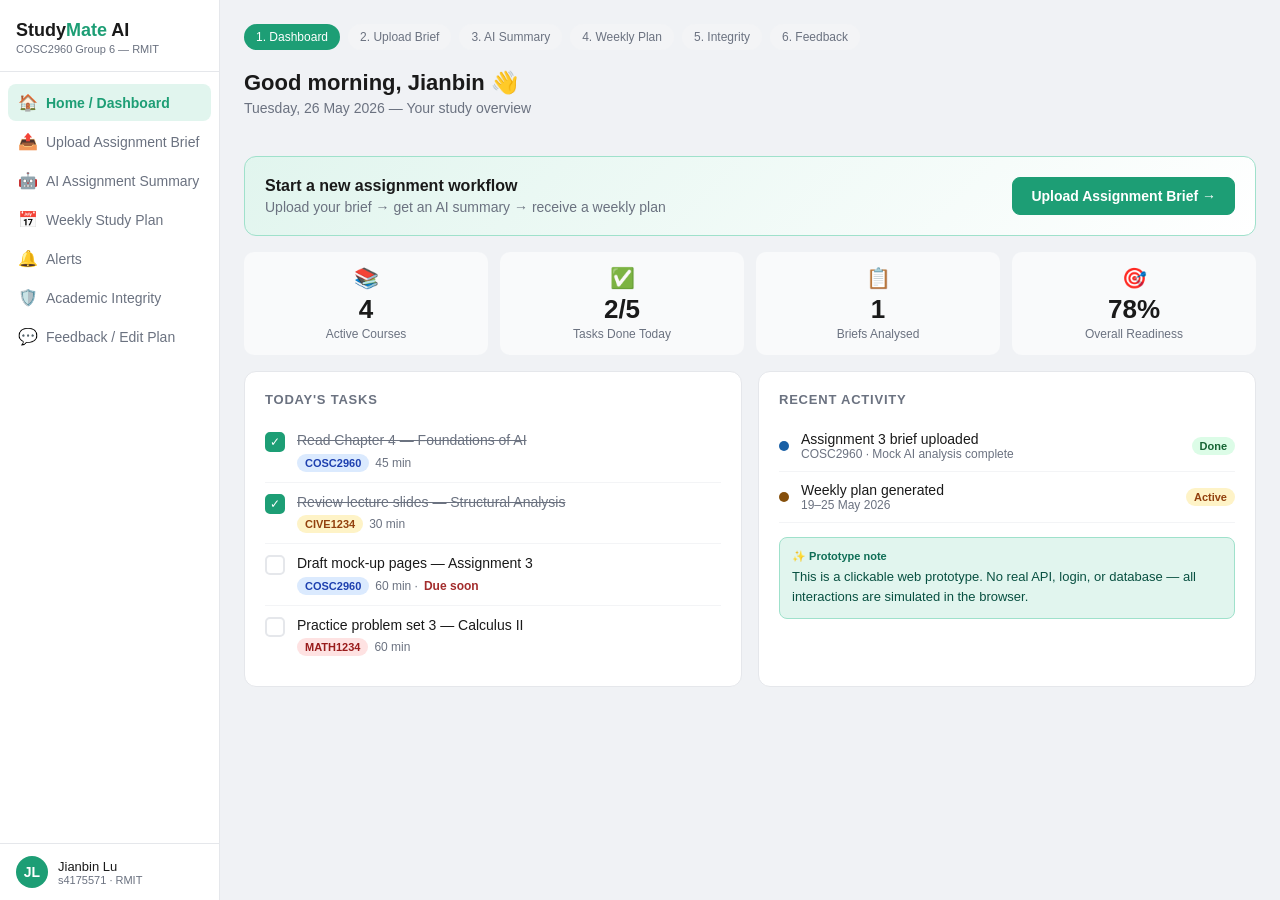
==== index.html @ 623b6a62 "Rename StudyMateAI.html to index.html" ====
<!DOCTYPE html>
<html lang="en">
<head>
<meta charset="UTF-8">
<meta name="viewport" content="width=device-width, initial-scale=1.0">
<title>StudyMate AI — RMIT COSC2960 Group 6</title>
<link rel="stylesheet" href="styles.css">
</head>
<body>
<div class="shell">
<div class="sidebar">
  <div class="logo">
    <div class="logo-text">Study<span>Mate</span> AI</div>
    <div class="logo-sub">COSC2960 Group 6 — RMIT</div>
  </div>
  <nav class="nav">
    <button class="nav-item active" data-nav="dashboard" onclick="nav('dashboard',this)"><span class="nav-icon">🏠</span> Home / Dashboard</button>
    <button class="nav-item" data-nav="upload" onclick="nav('upload',this)"><span class="nav-icon">📤</span> Upload Assignment Brief</button>
    <button class="nav-item" data-nav="summary" onclick="nav('summary',this)"><span class="nav-icon">🤖</span> AI Assignment Summary</button>
    <button class="nav-item" data-nav="plan" onclick="nav('plan',this)"><span class="nav-icon">📅</span> Weekly Study Plan</button>
    <button class="nav-item" data-nav="alerts" onclick="nav('alerts',this)"><span class="nav-icon">🔔</span> Alerts</button>
    <button class="nav-item" data-nav="integrity" onclick="nav('integrity',this)"><span class="nav-icon">🛡️</span> Academic Integrity</button>
    <button class="nav-item" data-nav="feedback" onclick="nav('feedback',this)"><span class="nav-icon">💬</span> Feedback / Edit Plan</button>
  </nav>
  <div class="sidebar-footer">
    <div class="avatar">
      <div class="avatar-img">JL</div>
      <div><div class="avatar-info">Jianbin Lu</div><div class="avatar-sub">s4175571 · RMIT</div></div>
    </div>
  </div>
</div>

<div class="main">

<div class="workflow-steps">
  <span class="workflow-step current">1. Dashboard</span>
  <span class="workflow-step">2. Upload Brief</span>
  <span class="workflow-step">3. AI Summary</span>
  <span class="workflow-step">4. Weekly Plan</span>
  <span class="workflow-step">5. Integrity</span>
  <span class="workflow-step">6. Feedback</span>
</div>

<!-- 1. HOME / DASHBOARD -->
<div class="page active" id="page-dashboard">
  <div class="topbar">
    <div><div class="page-title">Good morning, Jianbin 👋</div><div class="page-sub">Tuesday, 26 May 2026 — Your study overview</div></div>
  </div>

  <div class="cta-card">
    <div>
      <div style="font-weight:700;font-size:16px;margin-bottom:4px">Start a new assignment workflow</div>
      <div style="font-size:14px;color:var(--text2)">Upload your brief → get an AI summary → receive a weekly plan</div>
    </div>
    <button class="btn btn-primary" onclick="nav('upload',document.querySelector('[data-nav=upload]'))">Upload Assignment Brief →</button>
  </div>

  <div class="grid4" style="margin-bottom:16px">
    <div class="metric"><div class="metric-icon">📚</div><div class="metric-val">4</div><div class="metric-label">Active Courses</div></div>
    <div class="metric"><div class="metric-icon">✅</div><div class="metric-val" id="done-count">2/5</div><div class="metric-label">Tasks Done Today</div></div>
    <div class="metric"><div class="metric-icon">📋</div><div class="metric-val">1</div><div class="metric-label">Briefs Analysed</div></div>
    <div class="metric"><div class="metric-icon">🎯</div><div class="metric-val">78%</div><div class="metric-label">Overall Readiness</div></div>
  </div>

  <div class="grid2">
    <div class="card">
      <div class="card-title">Today's Tasks</div>
      <div id="task-list">
        <div class="task-item">
          <div class="checkbox checked" onclick="toggle(this)">✓</div>
          <div><div class="task-name done">Read Chapter 4 — Foundations of AI</div><div class="task-meta"><span class="badge b-blue">COSC2960</span> 45 min</div></div>
        </div>
        <div class="task-item">
          <div class="checkbox checked" onclick="toggle(this)">✓</div>
          <div><div class="task-name done">Review lecture slides — Structural Analysis</div><div class="task-meta"><span class="badge b-amber">CIVE1234</span> 30 min</div></div>
        </div>
        <div class="task-item">
          <div class="checkbox" onclick="toggle(this)"></div>
          <div><div class="task-name">Draft mock-up pages — Assignment 3</div><div class="task-meta"><span class="badge b-blue">COSC2960</span> 60 min · <strong style="color:var(--red)">Due soon</strong></div></div>
        </div>
        <div class="task-item">
          <div class="checkbox" onclick="toggle(this)"></div>
          <div><div class="task-name">Practice problem set 3 — Calculus II</div><div class="task-meta"><span class="badge b-red">MATH1234</span> 60 min</div></div>
        </div>
      </div>
    </div>
    <div class="card">
      <div class="card-title">Recent Activity</div>
      <div class="exam-item"><div class="exam-dot" style="background:var(--blue)"></div><div style="flex:1"><div class="exam-name">Assignment 3 brief uploaded</div><div class="exam-sub">COSC2960 · Mock AI analysis complete</div></div><span class="badge b-green">Done</span></div>
      <div class="exam-item"><div class="exam-dot" style="background:var(--amber)"></div><div style="flex:1"><div class="exam-name">Weekly plan generated</div><div class="exam-sub">19–25 May 2026</div></div><span class="badge b-amber">Active</span></div>
      <div class="ai-tip" style="margin-top:14px">
        <div class="ai-tip-label">✨ Prototype note</div>
        <div class="ai-tip-text">This is a clickable web prototype. No real API, login, or database — all interactions are simulated in the browser.</div>
      </div>
    </div>
  </div>
</div>

<!-- 2. UPLOAD ASSIGNMENT BRIEF -->
<div class="page" id="page-upload">
  <div class="page-title">Upload Assignment Brief</div>
  <div class="page-sub">Upload your PDF or paste details — StudyMate AI will summarise requirements (mock)</div>

  <div class="card" style="margin-bottom:16px">
    <div class="form-group">
      <label class="form-label">Assignment title</label>
      <input type="text" id="brief-title" value="Assignment 3 — AI Study Planner Prototype">
    </div>
    <div class="grid2">
      <div class="form-group">
        <label class="form-label">Course</label>
        <select>
          <option>COSC2960 — Foundations of AI</option>
          <option>MATH1234 — Calculus II</option>
          <option>CIVE1234 — Structural Analysis</option>
        </select>
      </div>
      <div class="form-group">
        <label class="form-label">Due date</label>
        <input type="text" value="14 June 2026, 11:59 PM">
      </div>
    </div>
    <div class="upload-zone" id="upload-zone" onclick="mockUpload()">
      <div class="upload-icon">📄</div>
      <div style="font-size:15px;font-weight:600">Click to upload assignment brief</div>
      <div style="font-size:13px;color:var(--text2);margin-top:6px">PDF, DOCX up to 10 MB (simulated)</div>
      <div class="upload-filename" id="upload-filename" style="display:none"></div>
    </div>
    <div class="page-actions">
      <button class="btn" onclick="nav('dashboard',document.querySelector('[data-nav=dashboard]'))">← Back</button>
      <button class="btn btn-primary" id="analyse-btn" disabled onclick="analyseBrief()">✨ Analyse with AI →</button>
    </div>
  </div>
</div>

<!-- 3. AI ASSIGNMENT SUMMARY -->
<div class="page" id="page-summary">
  <div class="page-title">AI Assignment Summary</div>
  <div class="page-sub">Key requirements extracted from your brief (mock AI output)</div>

  <div class="card" style="margin-bottom:16px">
    <div style="display:flex;align-items:center;justify-content:space-between;margin-bottom:16px">
      <div>
        <div style="font-size:18px;font-weight:700" id="summary-title">Assignment 3 — AI Study Planner Prototype</div>
        <div style="font-size:13px;color:var(--text2);margin-top:4px">COSC2960 · Due 14 June 2026</div>
      </div>
      <span class="badge b-blue">AI Generated</span>
    </div>
    <ul class="summary-list">
      <li><strong>Assessment type</strong><span>Group project — progressive submission + final report</span></li>
      <li><strong>Word limit</strong><span>2,500 words (final report)</span></li>
      <li><strong>Weighting</strong><span>40% of total course mark</span></li>
      <li><strong>Key deliverables</strong><span>Clickable web prototype, responsible AI design note, group charter, peer review</span></li>
      <li><strong>Submission 1 due</strong><span>24 May 2026 — Group Charter, Project Plan draft, Component 1</span></li>
      <li><strong>Ethics requirement</strong><span>Must address algorithmic bias, privacy, and academic integrity (7 marks)</span></li>
      <li><strong>Technical constraint</strong><span>No paid API — prototype only, demonstrate user interaction</span></li>
    </ul>
    <div class="ai-tip" style="margin-top:16px">
      <div class="ai-tip-label">✨ AI Recommendation</div>
      <div class="ai-tip-text">Prioritise the clickable prototype and ethics section this week. Allocate ~12 hours across 4 weeks: 4h prototype, 3h ethics, 3h report, 2h group coordination.</div>
    </div>
    <div class="page-actions">
      <button class="btn" onclick="nav('upload',document.querySelector('[data-nav=upload]'))">← Re-upload</button>
      <button class="btn btn-primary" onclick="goToPlan()">Generate Weekly Study Plan →</button>
    </div>
  </div>
</div>

<!-- 4. WEEKLY STUDY PLAN -->
<div class="page" id="page-plan">
  <div class="page-title">Weekly Study Plan</div>
  <div class="page-sub">AI-generated plan for Assignment 3 — week of 26 May – 1 June 2026</div>

  <div class="card" style="margin-bottom:16px">
    <div style="display:flex;justify-content:space-between;align-items:center;margin-bottom:16px">
      <div class="card-title" style="margin:0">Week of 26 May – 1 June 2026</div>
      <span class="badge b-green">Based on your brief</span>
    </div>
    <div class="week-grid" style="margin-bottom:12px">
      <div class="day-cell today"><div class="day-name">MON</div><div class="day-num">26</div><div class="day-block dm">2h</div></div>
      <div class="day-cell"><div class="day-name">TUE</div><div class="day-num">27</div><div class="day-block dh">3h</div></div>
      <div class="day-cell"><div class="day-name">WED</div><div class="day-num">28</div><div class="day-block dm">2h</div></div>
      <div class="day-cell"><div class="day-name">THU</div><div class="day-num">29</div><div class="day-block dh">3.5h</div></div>
      <div class="day-cell"><div class="day-name">FRI</div><div class="day-num">30</div><div class="day-block dm">2h</div></div>
      <div class="day-cell"><div class="day-name">SAT</div><div class="day-num">31</div><div class="day-block dl">1h</div></div>
      <div class="day-cell"><div class="day-name">SUN</div><div class="day-num">1</div><div class="day-block dr">Rest</div></div>
    </div>
  </div>

  <div class="card">
    <div class="card-title">Monday 26 May — Detailed Plan</div>
    <div class="timeline-item"><div class="t-time">9:00 AM</div><div class="t-dot" style="background:var(--blue)"></div><div class="t-content"><div class="t-title">Build clickable prototype pages</div><div class="t-sub"><span class="badge b-blue">COSC2960</span> 90 min · High priority</div></div></div>
    <div class="timeline-item"><div class="t-time">11:00 AM</div><div class="t-dot" style="background:var(--purple)"></div><div class="t-content"><div class="t-title">Draft academic integrity section</div><div class="t-sub"><span class="badge b-purple">COSC2960</span> 45 min</div></div></div>
    <div class="timeline-item"><div class="t-time">1:00 PM</div><div class="t-dot" style="background:#D1D5DB"></div><div class="t-content"><div class="t-title">Lunch break</div><div class="t-sub">60 min rest</div></div></div>
    <div class="timeline-item"><div class="t-time">2:00 PM</div><div class="t-dot" style="background:var(--green)"></div><div class="t-content"><div class="t-title">Group meeting — review charter draft</div><div class="t-sub"><span class="badge b-green">Group 6</span> 30 min</div></div></div>
    <div class="page-actions">
      <button class="btn" onclick="nav('summary',document.querySelector('[data-nav=summary]'))">← Back to Summary</button>
      <button class="btn btn-primary" onclick="nav('alerts',document.querySelector('[data-nav=alerts]'))">View deadline alerts →</button>
    </div>
  </div>
</div>

<!-- 5. DEADLINE ALERTS (prototype simulation) -->
<div class="page" id="page-alerts">
  <div class="page-title">Alerts</div>
  <div class="page-sub">Simulated weekly deadline reminders — production would use email / push notifications</div>

  <div class="card" style="margin-bottom:16px">
    <div class="card-title">Upcoming deadlines</div>
    <div class="exam-item"><div class="exam-dot" style="background:var(--red)"></div><div style="flex:1"><div class="exam-name">Assignment 3 mock-up pages</div><div class="exam-sub">COSC2960 · Due in 3 days · 31 May 2026</div></div><span class="badge b-red">Due soon</span></div>
    <div class="exam-item"><div class="exam-dot" style="background:var(--amber)"></div><div style="flex:1"><div class="exam-name">Weekly plan review — Assignment 3</div><div class="exam-sub">StudyMate workflow · Due in 5 days</div></div><span class="badge b-amber">This week</span></div>
    <div class="exam-item"><div class="exam-dot" style="background:var(--blue)"></div><div style="flex:1"><div class="exam-name">Assignment 3 final submission</div><div class="exam-sub">COSC2960 · 14 June 2026, 11:59 PM</div></div><span class="badge b-blue">Scheduled</span></div>
    <div class="ai-tip" style="margin-top:14px">
      <div class="ai-tip-label">🔔 Prototype note</div>
      <div class="ai-tip-text">These alerts are static UI only. A full release would send automatic reminders by email and push when weekly task deadlines approach.</div>
    </div>
    <div class="page-actions">
      <button class="btn" onclick="nav('plan',document.querySelector('[data-nav=plan]'))">← Back to Plan</button>
      <button class="btn btn-primary" onclick="goToIntegrity()">Continue to Integrity Check →</button>
    </div>
  </div>
</div>

<!-- 6. ACADEMIC INTEGRITY REMINDER -->
<div class="page" id="page-integrity">
  <div class="page-title">Academic Integrity Reminder</div>
  <div class="page-sub">Before using AI study tools — understand your responsibilities at RMIT</div>

  <div class="card" style="margin-bottom:16px">
    <div class="card-title">RMIT Academic Integrity Guidelines</div>
    <div style="font-size:14px;color:var(--text2);line-height:1.7;margin-bottom:16px">
      StudyMate AI is a <strong>planning assistant only</strong>. You remain responsible for all submitted work.<br><br>
      • <strong>Do not</strong> submit AI-generated text as your own writing without disclosure<br>
      • <strong>Do</strong> use AI to organise tasks, summarise briefs, and plan study time<br>
      • <strong>Always</strong> check your course's AI policy before using any tool<br>
      • <strong>Declare</strong> AI assistance where required by your assessment brief<br>
      • <strong>Verify</strong> all AI summaries against the original assignment document
    </div>
    <div class="card-title">Responsible AI Use for This Project</div>
    <div class="risk-item"><div class="risk-icon" style="background:#FEE2E2">⚠️</div><div><div style="font-size:14px;font-weight:600">Misrepresentation</div><div style="font-size:13px;color:var(--text2)">Presenting AI output as original analysis without attribution may constitute academic misconduct.</div></div></div>
    <div class="risk-item"><div class="risk-icon" style="background:#FEF3C7">📝</div><div><div style="font-size:14px;font-weight:600">Over-reliance</div><div style="font-size:13px;color:var(--text2)">Use StudyMate for planning — complete your own reading, coding, and writing.</div></div></div>
    <label class="integrity-check">
      <input type="checkbox" id="integrity-agree">
      <span style="font-size:14px">I understand that StudyMate AI provides study planning support only. I will follow RMIT academic integrity policies and my course AI guidelines for all assessments.</span>
    </label>
    <div class="page-actions">
      <button class="btn" onclick="nav('plan',document.querySelector('[data-nav=plan]'))">← Back</button>
      <button class="btn btn-primary" onclick="goToFeedback()">I Understand — Continue →</button>
    </div>
  </div>
</div>

<!-- 6. FEEDBACK / EDIT PLAN -->
<div class="page" id="page-feedback">
  <div class="page-title">Feedback / Edit Plan</div>
  <div class="page-sub">Rate your experience and adjust your study plan</div>

  <div class="grid2">
    <div class="card">
      <div class="card-title">Your Feedback</div>
      <div class="form-group">
        <label class="form-label">How helpful was the AI summary and plan?</label>
        <div class="star-rating" id="star-rating">
          <span onclick="setRating(1)">☆</span>
          <span onclick="setRating(2)">☆</span>
          <span onclick="setRating(3)">☆</span>
          <span onclick="setRating(4)">☆</span>
          <span onclick="setRating(5)">☆</span>
        </div>
        <input type="hidden" id="rating-val" value="0">
      </div>
      <div class="form-group">
        <label class="form-label">Comments (optional)</label>
        <textarea placeholder="What worked well? What could be improved?"></textarea>
      </div>
      <button class="btn btn-primary btn-full" onclick="saveFeedback()">Submit Feedback</button>
    </div>

    <div class="card">
      <div class="card-title">Edit Your Study Plan</div>
      <div class="form-group">
        <label class="form-label">Available study hours per day</label>
        <input type="number" id="edit-hours" value="3" min="1" max="12">
      </div>
      <div class="form-group">
        <label class="form-label">Focus area</label>
        <select>
          <option>Prototype development (COSC2960)</option>
          <option>Ethics & report writing</option>
          <option>Balanced across all courses</option>
        </select>
      </div>
      <div style="font-size:13px;color:var(--text2);margin-bottom:12px">Current plan: <strong id="plan-hours-label">3h/day</strong> focused on Assignment 3</div>
      <button class="btn btn-primary btn-full" onclick="applyPlanEdit()">Apply Changes to Plan</button>
      <div class="page-actions" style="margin-top:16px">
        <button class="btn" onclick="nav('dashboard',document.querySelector('[data-nav=dashboard]'))">← Back to Dashboard</button>
      </div>
    </div>
  </div>
</div>

</div>
</div>

<div class="toast" id="toast"></div>
<script src="app.js"></script>
</body>
</html>
---- styles.css ----
*{box-sizing:border-box;margin:0;padding:0}
body{font-family:-apple-system,BlinkMacSystemFont,'Segoe UI',sans-serif;background:#F0F2F5;color:#1a1a1a;min-height:100vh}
:root{--green:#1D9E75;--green-dark:#0F6E56;--green-light:#E1F5EE;--blue:#185FA5;--blue-light:#E6F1FB;--amber:#854F0B;--amber-light:#FAEEDA;--red:#A32D2D;--red-light:#FCEBEB;--purple:#5B21B6;--purple-light:#EDE9FE;--border:#E5E7EB;--text:#1a1a1a;--text2:#6B7280;--bg:#F0F2F5;--card:#FFFFFF}

/* LAYOUT */
.shell{display:flex;min-height:100vh}
.sidebar{width:220px;background:#fff;border-right:1px solid var(--border);display:flex;flex-direction:column;position:fixed;top:0;left:0;height:100vh;z-index:100}
.main{margin-left:220px;flex:1;padding:24px;min-width:0;width:calc(100vw - 220px);box-sizing:border-box}
.logo{padding:20px 16px 16px;border-bottom:1px solid var(--border)}
.logo-text{font-size:18px;font-weight:700;color:var(--text)}
.logo-text span{color:var(--green)}
.logo-sub{font-size:11px;color:var(--text2);margin-top:2px}
.nav{padding:12px 8px;flex:1}
.nav-item{display:flex;align-items:center;gap:10px;padding:9px 10px;border-radius:8px;cursor:pointer;font-size:14px;color:var(--text2);margin-bottom:2px;transition:all .15s;border:none;background:none;width:100%;text-align:left}
.nav-item:hover{background:#F3F4F6;color:var(--text)}
.nav-item.active{background:var(--green-light);color:var(--green);font-weight:600}
.nav-icon{width:18px;text-align:center;font-size:16px}
.sidebar-footer{padding:12px 16px;border-top:1px solid var(--border)}
.avatar{display:flex;align-items:center;gap:10px}
.avatar-img{width:32px;height:32px;border-radius:50%;background:var(--green);display:flex;align-items:center;justify-content:center;color:#fff;font-weight:700;font-size:14px}
.avatar-info{font-size:13px;font-weight:500}
.avatar-sub{font-size:11px;color:var(--text2)}

/* PAGE */
.page{display:none}
.page.active{display:block}
.page-title{font-size:22px;font-weight:700;margin-bottom:4px}
.page-sub{font-size:14px;color:var(--text2);margin-bottom:20px}

/* CARDS */
.card{background:#fff;border:1px solid var(--border);border-radius:12px;padding:20px}
.card-title{font-size:13px;font-weight:600;color:var(--text2);text-transform:uppercase;letter-spacing:.06em;margin-bottom:14px}
.grid2{display:grid;grid-template-columns:1fr 1fr;gap:16px}
.grid3{display:grid;grid-template-columns:1fr 1fr 1fr;gap:16px}
.grid4{display:grid;grid-template-columns:repeat(4,1fr);gap:12px}

/* METRIC */
.metric{background:#F9FAFB;border-radius:10px;padding:14px;text-align:center}
.metric-val{font-size:26px;font-weight:700;color:var(--text)}
.metric-label{font-size:12px;color:var(--text2);margin-top:2px}
.metric-icon{font-size:20px;margin-bottom:4px}

/* BADGE */
.badge{display:inline-block;font-size:11px;font-weight:600;padding:3px 8px;border-radius:20px}
.b-green{background:#DCFCE7;color:#166534}
.b-amber{background:#FEF3C7;color:#92400E}
.b-red{background:#FEE2E2;color:#991B1B}
.b-blue{background:#DBEAFE;color:#1E40AF}
.b-purple{background:#EDE9FE;color:#5B21B6}

/* PROGRESS */
.prog-wrap{height:8px;background:#F3F4F6;border-radius:4px;overflow:hidden;margin:6px 0}
.prog-fill{height:100%;border-radius:4px}

/* TASK */
.task-item{display:flex;align-items:flex-start;gap:12px;padding:10px 0;border-bottom:1px solid #F3F4F6}
.task-item:last-child{border:none}
.checkbox{width:20px;height:20px;border-radius:5px;border:2px solid var(--border);cursor:pointer;flex-shrink:0;margin-top:1px;display:flex;align-items:center;justify-content:center;transition:all .15s}
.checkbox.checked{background:var(--green);border-color:var(--green);color:#fff;font-size:12px}
.task-name{font-size:14px;color:var(--text);line-height:1.4}
.task-name.done{text-decoration:line-through;color:var(--text2)}
.task-meta{font-size:12px;color:var(--text2);margin-top:3px;display:flex;align-items:center;gap:6px}

/* COURSE CARD */
.course-card{background:#fff;border:1px solid var(--border);border-radius:12px;padding:16px}
.course-header{display:flex;align-items:center;justify-content:space-between;margin-bottom:12px}
.course-icon{width:40px;height:40px;border-radius:10px;display:flex;align-items:center;justify-content:center;font-size:20px;flex-shrink:0}
.course-name{font-size:15px;font-weight:600;margin-bottom:2px}
.course-code{font-size:12px;color:var(--text2)}
.ai-tip{background:var(--green-light);border:1px solid #9FE1CB;border-radius:8px;padding:12px;margin-top:12px}
.ai-tip-label{font-size:11px;font-weight:700;color:var(--green-dark);margin-bottom:4px}
.ai-tip-text{font-size:13px;color:#085041;line-height:1.5}

/* CALENDAR */
.week-grid{display:grid;grid-template-columns:repeat(7,1fr);gap:8px}
.day-cell{text-align:center}
.day-name{font-size:11px;color:var(--text2);font-weight:600;margin-bottom:6px}
.day-num{font-size:13px;font-weight:600;margin-bottom:6px}
.day-block{padding:6px 4px;border-radius:8px;font-size:12px;font-weight:600;cursor:pointer;transition:all .15s}
.day-block:hover{opacity:.8}
.dl{background:#DCFCE7;color:#166534}
.dm{background:#FEF3C7;color:#92400E}
.dh{background:#FEE2E2;color:#991B1B}
.dr{background:#F3F4F6;color:var(--text2)}
.today .day-num{color:var(--green);border-bottom:2px solid var(--green)}

/* TIMELINE */
.timeline-item{display:flex;gap:14px;padding:10px 0;border-bottom:1px solid #F3F4F6}
.timeline-item:last-child{border:none}
.t-time{font-size:12px;color:var(--text2);min-width:58px;padding-top:2px}
.t-dot{width:10px;height:10px;border-radius:50%;margin-top:5px;flex-shrink:0}
.t-content{flex:1}
.t-title{font-size:14px;font-weight:500}
.t-sub{font-size:12px;color:var(--text2);margin-top:2px}

/* CHART */
.bar-chart{display:flex;align-items:flex-end;gap:8px;height:100px;margin-top:8px}
.bar-col{flex:1;display:flex;flex-direction:column;align-items:center;gap:6px}
.bar{width:100%;border-radius:4px 4px 0 0;transition:height .5s}
.bar-label{font-size:11px;color:var(--text2)}
.bar-val{font-size:11px;font-weight:600;color:var(--text2)}

/* EXAM ITEM */
.exam-item{display:flex;align-items:center;gap:12px;padding:10px 0;border-bottom:1px solid #F3F4F6}
.exam-item:last-child{border:none}
.exam-dot{width:10px;height:10px;border-radius:50%;flex-shrink:0}
.exam-name{font-size:14px;font-weight:500;flex:1}
.exam-sub{font-size:12px;color:var(--text2)}

/* FORM */
.form-group{margin-bottom:14px}
.form-label{font-size:13px;color:var(--text2);font-weight:500;margin-bottom:6px;display:block}
input[type=number],select,input[type=text]{width:100%;padding:9px 12px;border:1px solid var(--border);border-radius:8px;font-size:14px;color:var(--text);background:#fff;outline:none;transition:border .15s}
input:focus,select:focus{border-color:var(--green)}
.btn{padding:10px 18px;border-radius:8px;font-size:14px;font-weight:600;cursor:pointer;border:1px solid var(--border);background:#fff;color:var(--text);transition:all .15s}
.btn:hover{background:#F3F4F6}
.btn-primary{background:var(--green);color:#fff;border-color:var(--green)}
.btn-primary:hover{background:var(--green-dark);border-color:var(--green-dark)}
.btn-full{width:100%;margin-top:4px}
.result-row{display:flex;align-items:center;gap:10px;padding:8px 0;border-bottom:1px solid #F3F4F6}
.result-row:last-child{border:none}
.result-dot{width:10px;height:10px;border-radius:50%;flex-shrink:0}
.result-label{flex:1;font-size:14px}
.result-val{font-size:14px;font-weight:700;color:var(--text)}

/* NOTIF */
.notif-item{display:flex;gap:12px;padding:14px 0;border-bottom:1px solid #F3F4F6}
.notif-item:last-child{border:none}
.notif-dot{width:9px;height:9px;border-radius:50%;margin-top:5px;flex-shrink:0}
.notif-title{font-size:14px;font-weight:600;margin-bottom:4px}
.notif-body{font-size:13px;color:var(--text2);line-height:1.5}
.notif-time{font-size:11px;color:var(--text2);margin-top:4px}

/* RISK */
.risk-item{display:flex;align-items:center;gap:12px;padding:10px 0;border-bottom:1px solid #F3F4F6}
.risk-item:last-child{border:none}
.risk-icon{width:36px;height:36px;border-radius:8px;display:flex;align-items:center;justify-content:center;font-size:18px;flex-shrink:0}

/* SECTION */
.section-divider{margin:20px 0 16px;font-size:13px;font-weight:700;color:var(--text2);text-transform:uppercase;letter-spacing:.06em;border-bottom:1px solid var(--border);padding-bottom:8px}

/* HEADER BAR */
.topbar{display:flex;align-items:center;justify-content:space-between;margin-bottom:20px}
.topbar-right{display:flex;align-items:center;gap:10px}
.notif-bell{position:relative;cursor:pointer;background:#fff;border:1px solid var(--border);border-radius:8px;padding:8px 10px;font-size:16px}
.notif-badge{position:absolute;top:-4px;right:-4px;width:16px;height:16px;background:var(--red);border-radius:50%;font-size:10px;color:#fff;display:flex;align-items:center;justify-content:center;font-weight:700}
.search-box{padding:8px 14px;border:1px solid var(--border);border-radius:8px;font-size:13px;width:200px;outline:none}
.search-box:focus{border-color:var(--green)}

/* WORKFLOW */
.workflow-steps{display:flex;gap:8px;flex-wrap:wrap;margin-bottom:20px}
.workflow-step{font-size:12px;padding:6px 12px;border-radius:20px;background:#F3F4F6;color:var(--text2);font-weight:500}
.workflow-step.done{background:var(--green-light);color:var(--green-dark)}
.workflow-step.current{background:var(--green);color:#fff}
.upload-zone{border:2px dashed var(--border);border-radius:12px;padding:48px 24px;text-align:center;cursor:pointer;transition:all .15s;background:#FAFAFA}
.upload-zone:hover,.upload-zone.has-file{border-color:var(--green);background:var(--green-light)}
.upload-icon{font-size:40px;margin-bottom:12px}
.upload-filename{font-size:14px;font-weight:600;color:var(--green-dark);margin-top:8px}
.summary-list{list-style:none}
.summary-list li{padding:10px 0;border-bottom:1px solid #F3F4F6;font-size:14px;display:flex;gap:10px}
.summary-list li:last-child{border:none}
.summary-list strong{min-width:140px;color:var(--text2);font-weight:500}
.star-rating{display:flex;gap:6px;font-size:28px;cursor:pointer;margin:8px 0}
.star-rating span{opacity:.3;transition:opacity .15s}
.star-rating span.active,.star-rating span:hover{opacity:1}
textarea{width:100%;padding:12px;border:1px solid var(--border);border-radius:8px;font-size:14px;font-family:inherit;resize:vertical;min-height:100px;outline:none}
textarea:focus{border-color:var(--green)}
.toast{position:fixed;bottom:24px;right:24px;background:var(--green-dark);color:#fff;padding:14px 20px;border-radius:10px;font-size:14px;font-weight:500;opacity:0;transform:translateY(10px);transition:all .3s;z-index:200;pointer-events:none}
.toast.show{opacity:1;transform:translateY(0)}
.cta-card{background:linear-gradient(135deg,var(--green-light) 0%,#fff 100%);border:1px solid #9FE1CB;border-radius:12px;padding:20px;margin-bottom:16px;display:flex;align-items:center;justify-content:space-between;gap:16px}
.integrity-check{display:flex;align-items:flex-start;gap:10px;padding:12px;background:#F9FAFB;border-radius:8px;margin-bottom:12px;cursor:pointer}
.integrity-check input{margin-top:3px;accent-color:var(--green)}
.page-actions{display:flex;gap:10px;margin-top:20px;flex-wrap:wrap}
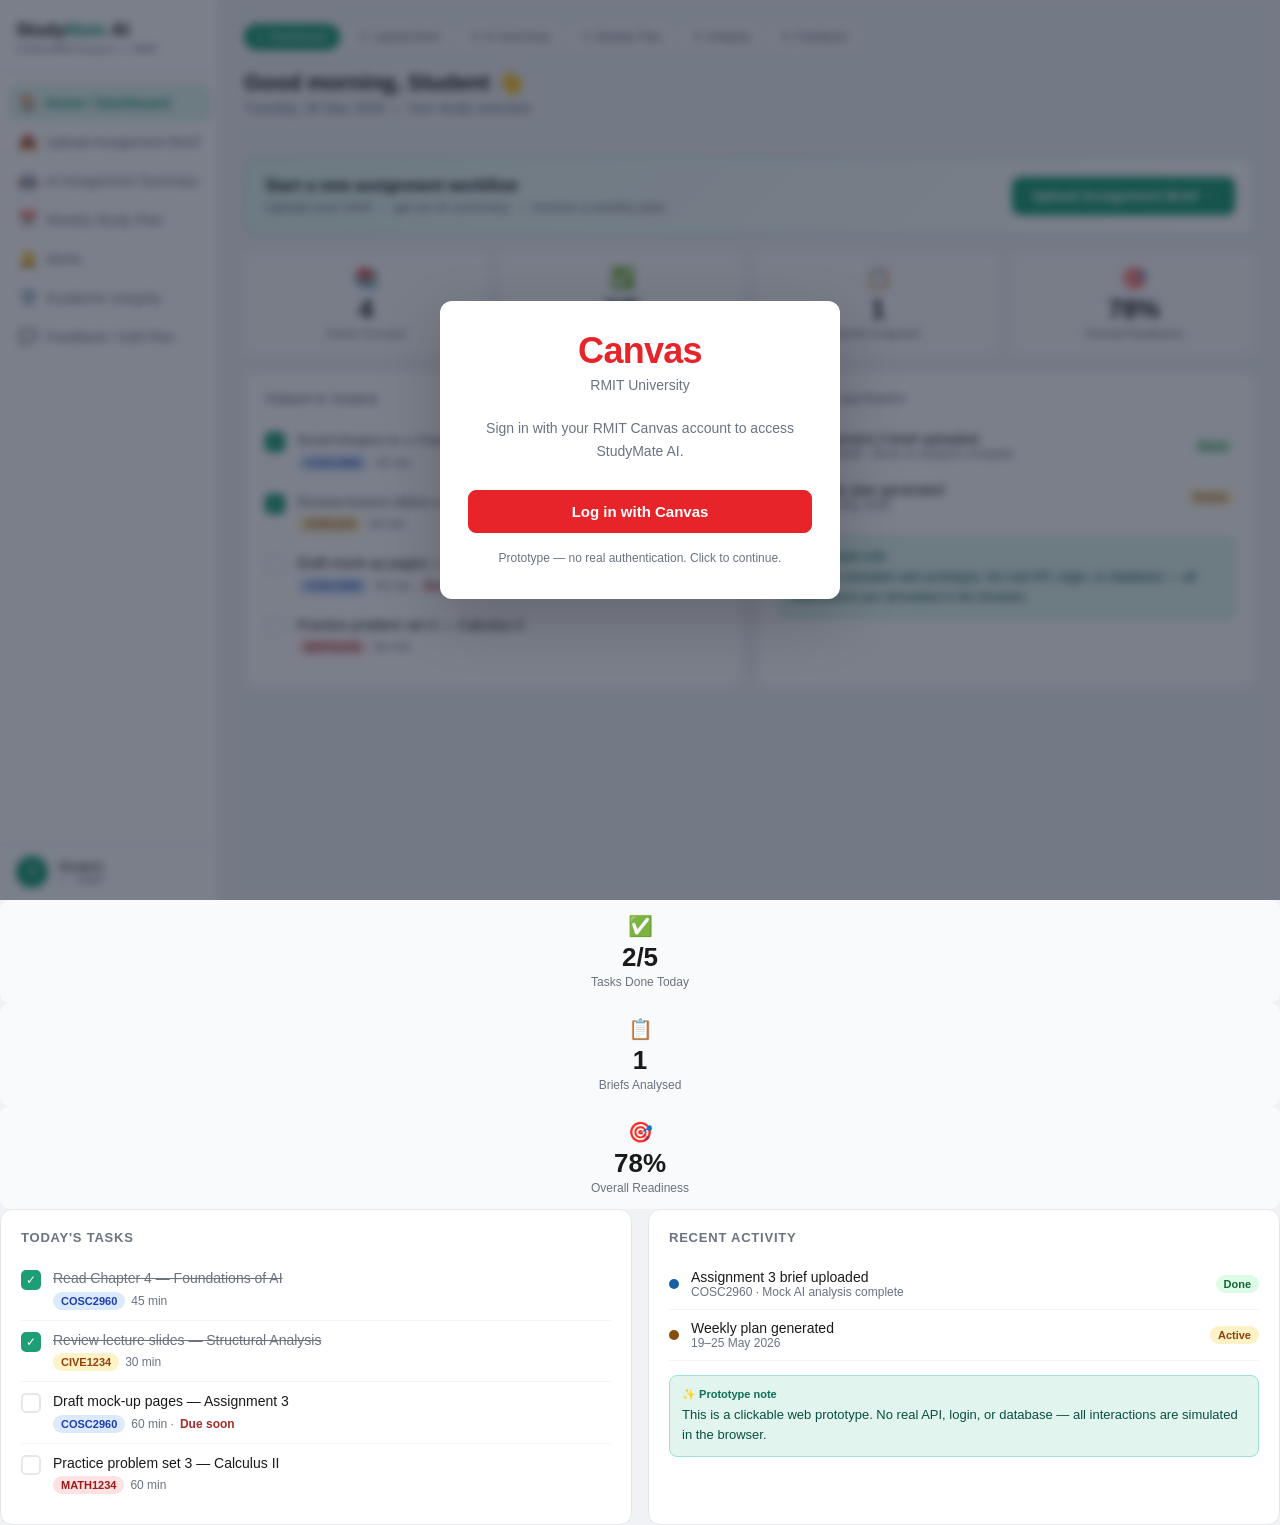
==== commit 2c2eb6ba: "Update index.html" ====
--- a/index.html
+++ b/index.html
@@ -7,8 +7,13 @@
 <link rel="stylesheet" href="styles.css">
 </head>
 <body>
+<header class="mobile-header">
+  <button class="menu-toggle" id="menu-toggle" type="button" aria-label="Open menu" onclick="toggleSidebar()">☰</button>
+  <div class="mobile-header-title">Study<span>Mate</span> AI</div>
+</header>
+<div class="sidebar-overlay" id="sidebar-overlay" onclick="closeSidebar()"></div>
 <div class="shell">
-<div class="sidebar">
+<div class="sidebar" id="sidebar">
   <div class="logo">
     <div class="logo-text">Study<span>Mate</span> AI</div>
     <div class="logo-sub">COSC2960 Group 6 — RMIT</div>
@@ -24,8 +29,8 @@
   </nav>
   <div class="sidebar-footer">
     <div class="avatar">
-      <div class="avatar-img">JL</div>
-      <div><div class="avatar-info">Jianbin Lu</div><div class="avatar-sub">s4175571 · RMIT</div></div>
+      <div class="avatar-img" id="user-avatar-initials">?</div>
+      <div><div class="avatar-info" id="user-display-name">Student</div><div class="avatar-sub"><span id="user-student-id">—</span> · RMIT</div></div>
     </div>
   </div>
 </div>
@@ -44,7 +49,7 @@
 <!-- 1. HOME / DASHBOARD -->
 <div class="page active" id="page-dashboard">
   <div class="topbar">
-    <div><div class="page-title">Good morning, Jianbin 👋</div><div class="page-sub">Tuesday, 26 May 2026 — Your study overview</div></div>
+    <div><div class="page-title">Good morning, <span id="user-greeting-name">Student</span> 👋</div><div class="page-sub">Tuesday, 26 May 2026 — Your study overview</div></div>
   </div>
 
   <div class="cta-card">
@@ -139,7 +144,7 @@
   <div class="page-sub">Key requirements extracted from your brief (mock AI output)</div>
 
   <div class="card" style="margin-bottom:16px">
-    <div style="display:flex;align-items:center;justify-content:space-between;margin-bottom:16px">
+    <div class="flex-between">
       <div>
         <div style="font-size:18px;font-weight:700" id="summary-title">Assignment 3 — AI Study Planner Prototype</div>
         <div style="font-size:13px;color:var(--text2);margin-top:4px">COSC2960 · Due 14 June 2026</div>
@@ -172,10 +177,11 @@
   <div class="page-sub">AI-generated plan for Assignment 3 — week of 26 May – 1 June 2026</div>
 
   <div class="card" style="margin-bottom:16px">
-    <div style="display:flex;justify-content:space-between;align-items:center;margin-bottom:16px">
+    <div class="flex-between">
       <div class="card-title" style="margin:0">Week of 26 May – 1 June 2026</div>
       <span class="badge b-green">Based on your brief</span>
     </div>
+    <div class="week-grid-wrap">
     <div class="week-grid" style="margin-bottom:12px">
       <div class="day-cell today"><div class="day-name">MON</div><div class="day-num">26</div><div class="day-block dm">2h</div></div>
       <div class="day-cell"><div class="day-name">TUE</div><div class="day-num">27</div><div class="day-block dh">3h</div></div>
@@ -185,6 +191,7 @@
       <div class="day-cell"><div class="day-name">SAT</div><div class="day-num">31</div><div class="day-block dl">1h</div></div>
       <div class="day-cell"><div class="day-name">SUN</div><div class="day-num">1</div><div class="day-block dr">Rest</div></div>
     </div>
+    </div>
   </div>
 
   <div class="card">
@@ -303,6 +310,291 @@
 </div>
 
 <div class="toast" id="toast"></div>
+
+<div class="login-modal" id="login-modal">
+  <div class="login-card">
+    <div class="login-step" id="login-step-canvas">
+      <div class="canvas-brand">
+        <div class="canvas-logo">Canvas</div>
+        <div class="canvas-institution">RMIT University</div>
+      </div>
+      <p class="login-desc">Sign in with your RMIT Canvas account to access StudyMate AI.</p>
+      <button class="btn btn-canvas btn-full" type="button" onclick="showLoginForm()">Log in with Canvas</button>
+      <p class="login-note">Prototype — no real authentication. Click to continue.</p>
+    </div>
+    <div class="login-step hidden" id="login-step-form">
+      <div class="canvas-brand compact">
+        <div class="canvas-logo">Canvas</div>
+        <div class="canvas-institution">RMIT University</div>
+      </div>
+      <h2 class="login-form-title">Sign in</h2>
+      <form id="login-form" onsubmit="submitLogin(event)">
+        <div class="form-group">
+          <label class="form-label" for="login-name">Full name</label>
+          <input type="text" id="login-name" placeholder="e.g. Alex Smith" required autocomplete="name">
+        </div>
+        <div class="form-group">
+          <label class="form-label" for="login-student-id">Student number</label>
+          <input type="text" id="login-student-id" placeholder="e.g. s1234567" required autocomplete="off">
+        </div>
+        <button class="btn btn-canvas btn-full" type="submit">Sign in</button>
+        <button class="btn btn-text btn-full" type="button" onclick="showCanvasStep()">← Back</button>
+      </form>
+    </div>
+  </div>
+</div>
+
 <script src="app.js"></script>
 </body>
 </html>
+    <div class="metric"><div class="metric-icon">✅</div><div class="metric-val" id="done-count">2/5</div><div class="metric-label">Tasks Done Today</div></div>
+    <div class="metric"><div class="metric-icon">📋</div><div class="metric-val">1</div><div class="metric-label">Briefs Analysed</div></div>
+    <div class="metric"><div class="metric-icon">🎯</div><div class="metric-val">78%</div><div class="metric-label">Overall Readiness</div></div>
+  </div>
+
+  <div class="grid2">
+    <div class="card">
+      <div class="card-title">Today's Tasks</div>
+      <div id="task-list">
+        <div class="task-item">
+          <div class="checkbox checked" onclick="toggle(this)">✓</div>
+          <div><div class="task-name done">Read Chapter 4 — Foundations of AI</div><div class="task-meta"><span class="badge b-blue">COSC2960</span> 45 min</div></div>
+        </div>
+        <div class="task-item">
+          <div class="checkbox checked" onclick="toggle(this)">✓</div>
+          <div><div class="task-name done">Review lecture slides — Structural Analysis</div><div class="task-meta"><span class="badge b-amber">CIVE1234</span> 30 min</div></div>
+        </div>
+        <div class="task-item">
+          <div class="checkbox" onclick="toggle(this)"></div>
+          <div><div class="task-name">Draft mock-up pages — Assignment 3</div><div class="task-meta"><span class="badge b-blue">COSC2960</span> 60 min · <strong style="color:var(--red)">Due soon</strong></div></div>
+        </div>
+        <div class="task-item">
+          <div class="checkbox" onclick="toggle(this)"></div>
+          <div><div class="task-name">Practice problem set 3 — Calculus II</div><div class="task-meta"><span class="badge b-red">MATH1234</span> 60 min</div></div>
+        </div>
+      </div>
+    </div>
+    <div class="card">
+      <div class="card-title">Recent Activity</div>
+      <div class="exam-item"><div class="exam-dot" style="background:var(--blue)"></div><div style="flex:1"><div class="exam-name">Assignment 3 brief uploaded</div><div class="exam-sub">COSC2960 · Mock AI analysis complete</div></div><span class="badge b-green">Done</span></div>
+      <div class="exam-item"><div class="exam-dot" style="background:var(--amber)"></div><div style="flex:1"><div class="exam-name">Weekly plan generated</div><div class="exam-sub">19–25 May 2026</div></div><span class="badge b-amber">Active</span></div>
+      <div class="ai-tip" style="margin-top:14px">
+        <div class="ai-tip-label">✨ Prototype note</div>
+        <div class="ai-tip-text">This is a clickable web prototype. No real API, login, or database — all interactions are simulated in the browser.</div>
+      </div>
+    </div>
+  </div>
+</div>
+
+<!-- 2. UPLOAD ASSIGNMENT BRIEF -->
+<div class="page" id="page-upload">
+  <div class="page-title">Upload Assignment Brief</div>
+  <div class="page-sub">Upload your PDF or paste details — StudyMate AI will summarise requirements (mock)</div>
+
+  <div class="card" style="margin-bottom:16px">
+    <div class="form-group">
+      <label class="form-label">Assignment title</label>
+      <input type="text" id="brief-title" value="Assignment 3 — AI Study Planner Prototype">
+    </div>
+    <div class="grid2">
+      <div class="form-group">
+        <label class="form-label">Course</label>
+        <select>
+          <option>COSC2960 — Foundations of AI</option>
+          <option>MATH1234 — Calculus II</option>
+          <option>CIVE1234 — Structural Analysis</option>
+        </select>
+      </div>
+      <div class="form-group">
+        <label class="form-label">Due date</label>
+        <input type="text" value="14 June 2026, 11:59 PM">
+      </div>
+    </div>
+    <div class="upload-zone" id="upload-zone" onclick="mockUpload()">
+      <div class="upload-icon">📄</div>
+      <div style="font-size:15px;font-weight:600">Click to upload assignment brief</div>
+      <div style="font-size:13px;color:var(--text2);margin-top:6px">PDF, DOCX up to 10 MB (simulated)</div>
+      <div class="upload-filename" id="upload-filename" style="display:none"></div>
+    </div>
+    <div class="page-actions">
+      <button class="btn" onclick="nav('dashboard',document.querySelector('[data-nav=dashboard]'))">← Back</button>
+      <button class="btn btn-primary" id="analyse-btn" disabled onclick="analyseBrief()">✨ Analyse with AI →</button>
+    </div>
+  </div>
+</div>
+
+<!-- 3. AI ASSIGNMENT SUMMARY -->
+<div class="page" id="page-summary">
+  <div class="page-title">AI Assignment Summary</div>
+  <div class="page-sub">Key requirements extracted from your brief (mock AI output)</div>
+
+  <div class="card" style="margin-bottom:16px">
+    <div class="flex-between">
+      <div>
+        <div style="font-size:18px;font-weight:700" id="summary-title">Assignment 3 — AI Study Planner Prototype</div>
+        <div style="font-size:13px;color:var(--text2);margin-top:4px">COSC2960 · Due 14 June 2026</div>
+      </div>
+      <span class="badge b-blue">AI Generated</span>
+    </div>
+    <ul class="summary-list">
+      <li><strong>Assessment type</strong><span>Group project — progressive submission + final report</span></li>
+      <li><strong>Word limit</strong><span>2,500 words (final report)</span></li>
+      <li><strong>Weighting</strong><span>40% of total course mark</span></li>
+      <li><strong>Key deliverables</strong><span>Clickable web prototype, responsible AI design note, group charter, peer review</span></li>
+      <li><strong>Submission 1 due</strong><span>24 May 2026 — Group Charter, Project Plan draft, Component 1</span></li>
+      <li><strong>Ethics requirement</strong><span>Must address algorithmic bias, privacy, and academic integrity (7 marks)</span></li>
+      <li><strong>Technical constraint</strong><span>No paid API — prototype only, demonstrate user interaction</span></li>
+    </ul>
+    <div class="ai-tip" style="margin-top:16px">
+      <div class="ai-tip-label">✨ AI Recommendation</div>
+      <div class="ai-tip-text">Prioritise the clickable prototype and ethics section this week. Allocate ~12 hours across 4 weeks: 4h prototype, 3h ethics, 3h report, 2h group coordination.</div>
+    </div>
+    <div class="page-actions">
+      <button class="btn" onclick="nav('upload',document.querySelector('[data-nav=upload]'))">← Re-upload</button>
+      <button class="btn btn-primary" onclick="goToPlan()">Generate Weekly Study Plan →</button>
+    </div>
+  </div>
+</div>
+
+<!-- 4. WEEKLY STUDY PLAN -->
+<div class="page" id="page-plan">
+  <div class="page-title">Weekly Study Plan</div>
+  <div class="page-sub">AI-generated plan for Assignment 3 — week of 26 May – 1 June 2026</div>
+
+  <div class="card" style="margin-bottom:16px">
+    <div class="flex-between">
+      <div class="card-title" style="margin:0">Week of 26 May – 1 June 2026</div>
+      <span class="badge b-green">Based on your brief</span>
+    </div>
+    <div class="week-grid-wrap">
+    <div class="week-grid" style="margin-bottom:12px">
+      <div class="day-cell today"><div class="day-name">MON</div><div class="day-num">26</div><div class="day-block dm">2h</div></div>
+      <div class="day-cell"><div class="day-name">TUE</div><div class="day-num">27</div><div class="day-block dh">3h</div></div>
+      <div class="day-cell"><div class="day-name">WED</div><div class="day-num">28</div><div class="day-block dm">2h</div></div>
+      <div class="day-cell"><div class="day-name">THU</div><div class="day-num">29</div><div class="day-block dh">3.5h</div></div>
+      <div class="day-cell"><div class="day-name">FRI</div><div class="day-num">30</div><div class="day-block dm">2h</div></div>
+      <div class="day-cell"><div class="day-name">SAT</div><div class="day-num">31</div><div class="day-block dl">1h</div></div>
+      <div class="day-cell"><div class="day-name">SUN</div><div class="day-num">1</div><div class="day-block dr">Rest</div></div>
+    </div>
+    </div>
+  </div>
+
+  <div class="card">
+    <div class="card-title">Monday 26 May — Detailed Plan</div>
+    <div class="timeline-item"><div class="t-time">9:00 AM</div><div class="t-dot" style="background:var(--blue)"></div><div class="t-content"><div class="t-title">Build clickable prototype pages</div><div class="t-sub"><span class="badge b-blue">COSC2960</span> 90 min · High priority</div></div></div>
+    <div class="timeline-item"><div class="t-time">11:00 AM</div><div class="t-dot" style="background:var(--purple)"></div><div class="t-content"><div class="t-title">Draft academic integrity section</div><div class="t-sub"><span class="badge b-purple">COSC2960</span> 45 min</div></div></div>
+    <div class="timeline-item"><div class="t-time">1:00 PM</div><div class="t-dot" style="background:#D1D5DB"></div><div class="t-content"><div class="t-title">Lunch break</div><div class="t-sub">60 min rest</div></div></div>
+    <div class="timeline-item"><div class="t-time">2:00 PM</div><div class="t-dot" style="background:var(--green)"></div><div class="t-content"><div class="t-title">Group meeting — review charter draft</div><div class="t-sub"><span class="badge b-green">Group 6</span> 30 min</div></div></div>
+    <div class="page-actions">
+      <button class="btn" onclick="nav('summary',document.querySelector('[data-nav=summary]'))">← Back to Summary</button>
+      <button class="btn btn-primary" onclick="nav('alerts',document.querySelector('[data-nav=alerts]'))">View deadline alerts →</button>
+    </div>
+  </div>
+</div>
+
+<!-- 5. DEADLINE ALERTS (prototype simulation) -->
+<div class="page" id="page-alerts">
+  <div class="page-title">Alerts</div>
+  <div class="page-sub">Simulated weekly deadline reminders — production would use email / push notifications</div>
+
+  <div class="card" style="margin-bottom:16px">
+    <div class="card-title">Upcoming deadlines</div>
+    <div class="exam-item"><div class="exam-dot" style="background:var(--red)"></div><div style="flex:1"><div class="exam-name">Assignment 3 mock-up pages</div><div class="exam-sub">COSC2960 · Due in 3 days · 31 May 2026</div></div><span class="badge b-red">Due soon</span></div>
+    <div class="exam-item"><div class="exam-dot" style="background:var(--amber)"></div><div style="flex:1"><div class="exam-name">Weekly plan review — Assignment 3</div><div class="exam-sub">StudyMate workflow · Due in 5 days</div></div><span class="badge b-amber">This week</span></div>
+    <div class="exam-item"><div class="exam-dot" style="background:var(--blue)"></div><div style="flex:1"><div class="exam-name">Assignment 3 final submission</div><div class="exam-sub">COSC2960 · 14 June 2026, 11:59 PM</div></div><span class="badge b-blue">Scheduled</span></div>
+    <div class="ai-tip" style="margin-top:14px">
+      <div class="ai-tip-label">🔔 Prototype note</div>
+      <div class="ai-tip-text">These alerts are static UI only. A full release would send automatic reminders by email and push when weekly task deadlines approach.</div>
+    </div>
+    <div class="page-actions">
+      <button class="btn" onclick="nav('plan',document.querySelector('[data-nav=plan]'))">← Back to Plan</button>
+      <button class="btn btn-primary" onclick="goToIntegrity()">Continue to Integrity Check →</button>
+    </div>
+  </div>
+</div>
+
+<!-- 6. ACADEMIC INTEGRITY REMINDER -->
+<div class="page" id="page-integrity">
+  <div class="page-title">Academic Integrity Reminder</div>
+  <div class="page-sub">Before using AI study tools — understand your responsibilities at RMIT</div>
+
+  <div class="card" style="margin-bottom:16px">
+    <div class="card-title">RMIT Academic Integrity Guidelines</div>
+    <div style="font-size:14px;color:var(--text2);line-height:1.7;margin-bottom:16px">
+      StudyMate AI is a <strong>planning assistant only</strong>. You remain responsible for all submitted work.<br><br>
+      • <strong>Do not</strong> submit AI-generated text as your own writing without disclosure<br>
+      • <strong>Do</strong> use AI to organise tasks, summarise briefs, and plan study time<br>
+      • <strong>Always</strong> check your course's AI policy before using any tool<br>
+      • <strong>Declare</strong> AI assistance where required by your assessment brief<br>
+      • <strong>Verify</strong> all AI summaries against the original assignment document
+    </div>
+    <div class="card-title">Responsible AI Use for This Project</div>
+    <div class="risk-item"><div class="risk-icon" style="background:#FEE2E2">⚠️</div><div><div style="font-size:14px;font-weight:600">Misrepresentation</div><div style="font-size:13px;color:var(--text2)">Presenting AI output as original analysis without attribution may constitute academic misconduct.</div></div></div>
+    <div class="risk-item"><div class="risk-icon" style="background:#FEF3C7">📝</div><div><div style="font-size:14px;font-weight:600">Over-reliance</div><div style="font-size:13px;color:var(--text2)">Use StudyMate for planning — complete your own reading, coding, and writing.</div></div></div>
+    <label class="integrity-check">
+      <input type="checkbox" id="integrity-agree">
+      <span style="font-size:14px">I understand that StudyMate AI provides study planning support only. I will follow RMIT academic integrity policies and my course AI guidelines for all assessments.</span>
+    </label>
+    <div class="page-actions">
+      <button class="btn" onclick="nav('plan',document.querySelector('[data-nav=plan]'))">← Back</button>
+      <button class="btn btn-primary" onclick="goToFeedback()">I Understand — Continue →</button>
+    </div>
+  </div>
+</div>
+
+<!-- 6. FEEDBACK / EDIT PLAN -->
+<div class="page" id="page-feedback">
+  <div class="page-title">Feedback / Edit Plan</div>
+  <div class="page-sub">Rate your experience and adjust your study plan</div>
+
+  <div class="grid2">
+    <div class="card">
+      <div class="card-title">Your Feedback</div>
+      <div class="form-group">
+        <label class="form-label">How helpful was the AI summary and plan?</label>
+        <div class="star-rating" id="star-rating">
+          <span onclick="setRating(1)">☆</span>
+          <span onclick="setRating(2)">☆</span>
+          <span onclick="setRating(3)">☆</span>
+          <span onclick="setRating(4)">☆</span>
+          <span onclick="setRating(5)">☆</span>
+        </div>
+        <input type="hidden" id="rating-val" value="0">
+      </div>
+      <div class="form-group">
+        <label class="form-label">Comments (optional)</label>
+        <textarea placeholder="What worked well? What could be improved?"></textarea>
+      </div>
+      <button class="btn btn-primary btn-full" onclick="saveFeedback()">Submit Feedback</button>
+    </div>
+
+    <div class="card">
+      <div class="card-title">Edit Your Study Plan</div>
+      <div class="form-group">
+        <label class="form-label">Available study hours per day</label>
+        <input type="number" id="edit-hours" value="3" min="1" max="12">
+      </div>
+      <div class="form-group">
+        <label class="form-label">Focus area</label>
+        <select>
+          <option>Prototype development (COSC2960)</option>
+          <option>Ethics & report writing</option>
+          <option>Balanced across all courses</option>
+        </select>
+      </div>
+      <div style="font-size:13px;color:var(--text2);margin-bottom:12px">Current plan: <strong id="plan-hours-label">3h/day</strong> focused on Assignment 3</div>
+      <button class="btn btn-primary btn-full" onclick="applyPlanEdit()">Apply Changes to Plan</button>
+      <div class="page-actions" style="margin-top:16px">
+        <button class="btn" onclick="nav('dashboard',document.querySelector('[data-nav=dashboard]'))">← Back to Dashboard</button>
+      </div>
+    </div>
+  </div>
+</div>
+
+</div>
+</div>
+
+<div class="toast" id="toast"></div>
+<script src="app.js"></script>
+</body>
+</html>
--- a/styles.css
+++ b/styles.css
@@ -171,3 +171,75 @@
 .integrity-check{display:flex;align-items:flex-start;gap:10px;padding:12px;background:#F9FAFB;border-radius:8px;margin-bottom:12px;cursor:pointer}
 .integrity-check input{margin-top:3px;accent-color:var(--green)}
 .page-actions{display:flex;gap:10px;margin-top:20px;flex-wrap:wrap}
+.flex-between{display:flex;align-items:center;justify-content:space-between;margin-bottom:16px;gap:12px}
+
+/* MOBILE HEADER */
+.mobile-header{display:none;position:fixed;top:0;left:0;right:0;height:52px;background:#fff;border-bottom:1px solid var(--border);align-items:center;gap:12px;padding:0 16px;z-index:90}
+.menu-toggle{display:flex;align-items:center;justify-content:center;width:40px;height:40px;border:1px solid var(--border);border-radius:8px;background:#fff;font-size:20px;cursor:pointer;color:var(--text);flex-shrink:0}
+.mobile-header-title{font-size:16px;font-weight:700;color:var(--text)}
+.mobile-header-title span{color:var(--green)}
+.sidebar-overlay{display:none;position:fixed;inset:0;background:rgba(0,0,0,.4);z-index:99;opacity:0;transition:opacity .2s;pointer-events:none}
+.sidebar-overlay.open{display:block;opacity:1;pointer-events:auto}
+
+@media (max-width:768px){
+  body{overflow-x:hidden}
+  body.sidebar-open{overflow:hidden}
+  .mobile-header{display:flex}
+  .sidebar{width:min(280px,85vw);transform:translateX(-100%);transition:transform .25s ease;box-shadow:4px 0 24px rgba(0,0,0,.12)}
+  .sidebar.open{transform:translateX(0)}
+  .main{margin-left:0;width:100%;padding:16px;padding-top:68px}
+  .page-title{font-size:20px}
+  .page-sub{font-size:13px;margin-bottom:16px}
+  .card{padding:16px}
+  .grid2,.grid3{grid-template-columns:1fr}
+  .grid4{grid-template-columns:repeat(2,1fr);gap:10px}
+  .metric{padding:12px 10px}
+  .metric-val{font-size:22px}
+  .metric-label{font-size:11px}
+  .cta-card{flex-direction:column;align-items:stretch;padding:16px}
+  .cta-card .btn{width:100%;text-align:center}
+  .flex-between{flex-direction:column;align-items:flex-start}
+  .workflow-steps{gap:6px;margin-bottom:16px}
+  .workflow-step{font-size:11px;padding:5px 10px}
+  .week-grid{gap:4px;min-width:320px}
+  .day-name{font-size:10px}
+  .day-num{font-size:12px}
+  .day-block{font-size:11px;padding:5px 2px}
+  .week-grid-wrap{overflow-x:auto;-webkit-overflow-scrolling:touch;margin:0 -4px;padding:0 4px}
+  .summary-list li{flex-direction:column;gap:4px}
+  .summary-list strong{min-width:0}
+  .topbar{flex-direction:column;align-items:flex-start;gap:8px;margin-bottom:16px}
+  .topbar-right{width:100%}
+  .search-box{width:100%}
+  .upload-zone{padding:32px 16px}
+  .page-actions{flex-direction:column}
+  .page-actions .btn{width:100%;text-align:center}
+  .toast{left:16px;right:16px;bottom:16px;text-align:center}
+  .timeline-item{gap:10px}
+  .t-time{min-width:52px;font-size:11px}
+  .exam-item{flex-wrap:wrap;gap:8px}
+  .exam-item .badge{margin-left:auto}
+}
+
+@media (max-width:400px){
+  .grid4{grid-template-columns:1fr 1fr}
+  .main{padding:12px;padding-top:64px}
+  .logo-sub{display:none}
+}
+
+/* CANVAS LOGIN MODAL */
+.login-modal{position:fixed;inset:0;background:rgba(15,23,42,.55);display:flex;align-items:center;justify-content:center;padding:20px;z-index:300;backdrop-filter:blur(4px)}
+.login-modal.hidden{display:none}
+.login-card{background:#fff;border-radius:12px;width:100%;max-width:400px;padding:32px 28px;box-shadow:0 20px 60px rgba(0,0,0,.2)}
+.login-step.hidden{display:none}
+.canvas-brand{text-align:center;margin-bottom:24px}
+.canvas-brand.compact{margin-bottom:20px}
+.canvas-logo{font-size:36px;font-weight:800;color:#E72429;letter-spacing:-.02em;line-height:1}
+.canvas-institution{font-size:14px;color:var(--text2);margin-top:8px;font-weight:500}
+.login-desc{font-size:14px;color:var(--text2);text-align:center;line-height:1.6;margin-bottom:24px}
+.login-note{font-size:12px;color:var(--text2);text-align:center;margin-top:16px;line-height:1.5}
+.login-form-title{font-size:20px;font-weight:700;margin-bottom:20px;text-align:center}
+.btn-canvas{background:#E72429;color:#fff;border-color:#E72429;padding:12px 18px;font-size:15px}
+.btn-canvas:hover{background:#C91F24;border-color:#C91F24}
+.btn-text{background:none;border:none;color:var(--text2);margin-top:8px;font-weight:500}
+.btn-text:hover{background:#F3F4F6;color:var(--text)}
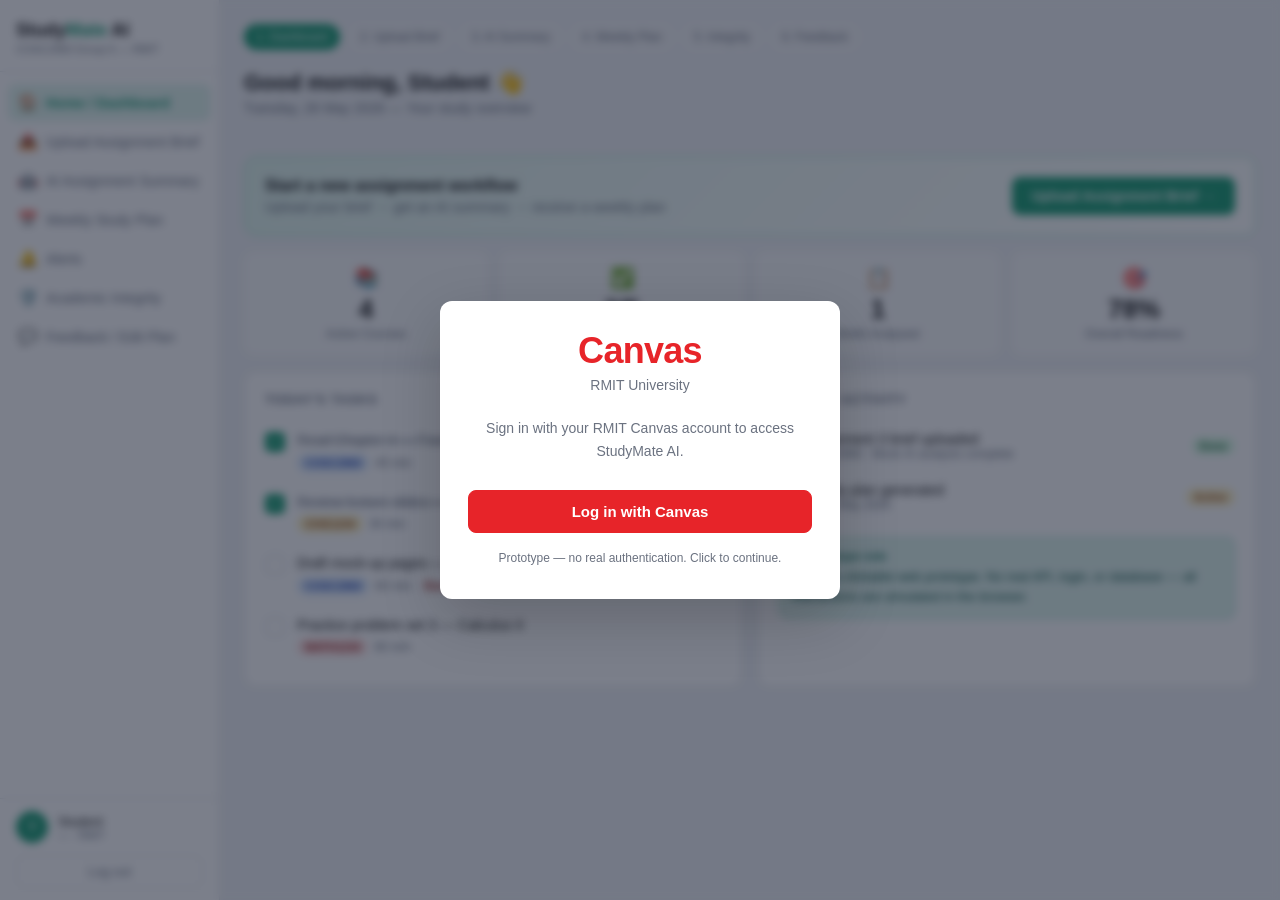
==== commit 4dfe4d22: "Add files via upload" ====
--- a/index.html
+++ b/index.html
@@ -32,6 +32,7 @@
       <div class="avatar-img" id="user-avatar-initials">?</div>
       <div><div class="avatar-info" id="user-display-name">Student</div><div class="avatar-sub"><span id="user-student-id">—</span> · RMIT</div></div>
     </div>
+    <button class="btn-logout" type="button" onclick="logout()">Log out</button>
   </div>
 </div>
 
@@ -347,254 +348,3 @@
 <script src="app.js"></script>
 </body>
 </html>
-    <div class="metric"><div class="metric-icon">✅</div><div class="metric-val" id="done-count">2/5</div><div class="metric-label">Tasks Done Today</div></div>
-    <div class="metric"><div class="metric-icon">📋</div><div class="metric-val">1</div><div class="metric-label">Briefs Analysed</div></div>
-    <div class="metric"><div class="metric-icon">🎯</div><div class="metric-val">78%</div><div class="metric-label">Overall Readiness</div></div>
-  </div>
-
-  <div class="grid2">
-    <div class="card">
-      <div class="card-title">Today's Tasks</div>
-      <div id="task-list">
-        <div class="task-item">
-          <div class="checkbox checked" onclick="toggle(this)">✓</div>
-          <div><div class="task-name done">Read Chapter 4 — Foundations of AI</div><div class="task-meta"><span class="badge b-blue">COSC2960</span> 45 min</div></div>
-        </div>
-        <div class="task-item">
-          <div class="checkbox checked" onclick="toggle(this)">✓</div>
-          <div><div class="task-name done">Review lecture slides — Structural Analysis</div><div class="task-meta"><span class="badge b-amber">CIVE1234</span> 30 min</div></div>
-        </div>
-        <div class="task-item">
-          <div class="checkbox" onclick="toggle(this)"></div>
-          <div><div class="task-name">Draft mock-up pages — Assignment 3</div><div class="task-meta"><span class="badge b-blue">COSC2960</span> 60 min · <strong style="color:var(--red)">Due soon</strong></div></div>
-        </div>
-        <div class="task-item">
-          <div class="checkbox" onclick="toggle(this)"></div>
-          <div><div class="task-name">Practice problem set 3 — Calculus II</div><div class="task-meta"><span class="badge b-red">MATH1234</span> 60 min</div></div>
-        </div>
-      </div>
-    </div>
-    <div class="card">
-      <div class="card-title">Recent Activity</div>
-      <div class="exam-item"><div class="exam-dot" style="background:var(--blue)"></div><div style="flex:1"><div class="exam-name">Assignment 3 brief uploaded</div><div class="exam-sub">COSC2960 · Mock AI analysis complete</div></div><span class="badge b-green">Done</span></div>
-      <div class="exam-item"><div class="exam-dot" style="background:var(--amber)"></div><div style="flex:1"><div class="exam-name">Weekly plan generated</div><div class="exam-sub">19–25 May 2026</div></div><span class="badge b-amber">Active</span></div>
-      <div class="ai-tip" style="margin-top:14px">
-        <div class="ai-tip-label">✨ Prototype note</div>
-        <div class="ai-tip-text">This is a clickable web prototype. No real API, login, or database — all interactions are simulated in the browser.</div>
-      </div>
-    </div>
-  </div>
-</div>
-
-<!-- 2. UPLOAD ASSIGNMENT BRIEF -->
-<div class="page" id="page-upload">
-  <div class="page-title">Upload Assignment Brief</div>
-  <div class="page-sub">Upload your PDF or paste details — StudyMate AI will summarise requirements (mock)</div>
-
-  <div class="card" style="margin-bottom:16px">
-    <div class="form-group">
-      <label class="form-label">Assignment title</label>
-      <input type="text" id="brief-title" value="Assignment 3 — AI Study Planner Prototype">
-    </div>
-    <div class="grid2">
-      <div class="form-group">
-        <label class="form-label">Course</label>
-        <select>
-          <option>COSC2960 — Foundations of AI</option>
-          <option>MATH1234 — Calculus II</option>
-          <option>CIVE1234 — Structural Analysis</option>
-        </select>
-      </div>
-      <div class="form-group">
-        <label class="form-label">Due date</label>
-        <input type="text" value="14 June 2026, 11:59 PM">
-      </div>
-    </div>
-    <div class="upload-zone" id="upload-zone" onclick="mockUpload()">
-      <div class="upload-icon">📄</div>
-      <div style="font-size:15px;font-weight:600">Click to upload assignment brief</div>
-      <div style="font-size:13px;color:var(--text2);margin-top:6px">PDF, DOCX up to 10 MB (simulated)</div>
-      <div class="upload-filename" id="upload-filename" style="display:none"></div>
-    </div>
-    <div class="page-actions">
-      <button class="btn" onclick="nav('dashboard',document.querySelector('[data-nav=dashboard]'))">← Back</button>
-      <button class="btn btn-primary" id="analyse-btn" disabled onclick="analyseBrief()">✨ Analyse with AI →</button>
-    </div>
-  </div>
-</div>
-
-<!-- 3. AI ASSIGNMENT SUMMARY -->
-<div class="page" id="page-summary">
-  <div class="page-title">AI Assignment Summary</div>
-  <div class="page-sub">Key requirements extracted from your brief (mock AI output)</div>
-
-  <div class="card" style="margin-bottom:16px">
-    <div class="flex-between">
-      <div>
-        <div style="font-size:18px;font-weight:700" id="summary-title">Assignment 3 — AI Study Planner Prototype</div>
-        <div style="font-size:13px;color:var(--text2);margin-top:4px">COSC2960 · Due 14 June 2026</div>
-      </div>
-      <span class="badge b-blue">AI Generated</span>
-    </div>
-    <ul class="summary-list">
-      <li><strong>Assessment type</strong><span>Group project — progressive submission + final report</span></li>
-      <li><strong>Word limit</strong><span>2,500 words (final report)</span></li>
-      <li><strong>Weighting</strong><span>40% of total course mark</span></li>
-      <li><strong>Key deliverables</strong><span>Clickable web prototype, responsible AI design note, group charter, peer review</span></li>
-      <li><strong>Submission 1 due</strong><span>24 May 2026 — Group Charter, Project Plan draft, Component 1</span></li>
-      <li><strong>Ethics requirement</strong><span>Must address algorithmic bias, privacy, and academic integrity (7 marks)</span></li>
-      <li><strong>Technical constraint</strong><span>No paid API — prototype only, demonstrate user interaction</span></li>
-    </ul>
-    <div class="ai-tip" style="margin-top:16px">
-      <div class="ai-tip-label">✨ AI Recommendation</div>
-      <div class="ai-tip-text">Prioritise the clickable prototype and ethics section this week. Allocate ~12 hours across 4 weeks: 4h prototype, 3h ethics, 3h report, 2h group coordination.</div>
-    </div>
-    <div class="page-actions">
-      <button class="btn" onclick="nav('upload',document.querySelector('[data-nav=upload]'))">← Re-upload</button>
-      <button class="btn btn-primary" onclick="goToPlan()">Generate Weekly Study Plan →</button>
-    </div>
-  </div>
-</div>
-
-<!-- 4. WEEKLY STUDY PLAN -->
-<div class="page" id="page-plan">
-  <div class="page-title">Weekly Study Plan</div>
-  <div class="page-sub">AI-generated plan for Assignment 3 — week of 26 May – 1 June 2026</div>
-
-  <div class="card" style="margin-bottom:16px">
-    <div class="flex-between">
-      <div class="card-title" style="margin:0">Week of 26 May – 1 June 2026</div>
-      <span class="badge b-green">Based on your brief</span>
-    </div>
-    <div class="week-grid-wrap">
-    <div class="week-grid" style="margin-bottom:12px">
-      <div class="day-cell today"><div class="day-name">MON</div><div class="day-num">26</div><div class="day-block dm">2h</div></div>
-      <div class="day-cell"><div class="day-name">TUE</div><div class="day-num">27</div><div class="day-block dh">3h</div></div>
-      <div class="day-cell"><div class="day-name">WED</div><div class="day-num">28</div><div class="day-block dm">2h</div></div>
-      <div class="day-cell"><div class="day-name">THU</div><div class="day-num">29</div><div class="day-block dh">3.5h</div></div>
-      <div class="day-cell"><div class="day-name">FRI</div><div class="day-num">30</div><div class="day-block dm">2h</div></div>
-      <div class="day-cell"><div class="day-name">SAT</div><div class="day-num">31</div><div class="day-block dl">1h</div></div>
-      <div class="day-cell"><div class="day-name">SUN</div><div class="day-num">1</div><div class="day-block dr">Rest</div></div>
-    </div>
-    </div>
-  </div>
-
-  <div class="card">
-    <div class="card-title">Monday 26 May — Detailed Plan</div>
-    <div class="timeline-item"><div class="t-time">9:00 AM</div><div class="t-dot" style="background:var(--blue)"></div><div class="t-content"><div class="t-title">Build clickable prototype pages</div><div class="t-sub"><span class="badge b-blue">COSC2960</span> 90 min · High priority</div></div></div>
-    <div class="timeline-item"><div class="t-time">11:00 AM</div><div class="t-dot" style="background:var(--purple)"></div><div class="t-content"><div class="t-title">Draft academic integrity section</div><div class="t-sub"><span class="badge b-purple">COSC2960</span> 45 min</div></div></div>
-    <div class="timeline-item"><div class="t-time">1:00 PM</div><div class="t-dot" style="background:#D1D5DB"></div><div class="t-content"><div class="t-title">Lunch break</div><div class="t-sub">60 min rest</div></div></div>
-    <div class="timeline-item"><div class="t-time">2:00 PM</div><div class="t-dot" style="background:var(--green)"></div><div class="t-content"><div class="t-title">Group meeting — review charter draft</div><div class="t-sub"><span class="badge b-green">Group 6</span> 30 min</div></div></div>
-    <div class="page-actions">
-      <button class="btn" onclick="nav('summary',document.querySelector('[data-nav=summary]'))">← Back to Summary</button>
-      <button class="btn btn-primary" onclick="nav('alerts',document.querySelector('[data-nav=alerts]'))">View deadline alerts →</button>
-    </div>
-  </div>
-</div>
-
-<!-- 5. DEADLINE ALERTS (prototype simulation) -->
-<div class="page" id="page-alerts">
-  <div class="page-title">Alerts</div>
-  <div class="page-sub">Simulated weekly deadline reminders — production would use email / push notifications</div>
-
-  <div class="card" style="margin-bottom:16px">
-    <div class="card-title">Upcoming deadlines</div>
-    <div class="exam-item"><div class="exam-dot" style="background:var(--red)"></div><div style="flex:1"><div class="exam-name">Assignment 3 mock-up pages</div><div class="exam-sub">COSC2960 · Due in 3 days · 31 May 2026</div></div><span class="badge b-red">Due soon</span></div>
-    <div class="exam-item"><div class="exam-dot" style="background:var(--amber)"></div><div style="flex:1"><div class="exam-name">Weekly plan review — Assignment 3</div><div class="exam-sub">StudyMate workflow · Due in 5 days</div></div><span class="badge b-amber">This week</span></div>
-    <div class="exam-item"><div class="exam-dot" style="background:var(--blue)"></div><div style="flex:1"><div class="exam-name">Assignment 3 final submission</div><div class="exam-sub">COSC2960 · 14 June 2026, 11:59 PM</div></div><span class="badge b-blue">Scheduled</span></div>
-    <div class="ai-tip" style="margin-top:14px">
-      <div class="ai-tip-label">🔔 Prototype note</div>
-      <div class="ai-tip-text">These alerts are static UI only. A full release would send automatic reminders by email and push when weekly task deadlines approach.</div>
-    </div>
-    <div class="page-actions">
-      <button class="btn" onclick="nav('plan',document.querySelector('[data-nav=plan]'))">← Back to Plan</button>
-      <button class="btn btn-primary" onclick="goToIntegrity()">Continue to Integrity Check →</button>
-    </div>
-  </div>
-</div>
-
-<!-- 6. ACADEMIC INTEGRITY REMINDER -->
-<div class="page" id="page-integrity">
-  <div class="page-title">Academic Integrity Reminder</div>
-  <div class="page-sub">Before using AI study tools — understand your responsibilities at RMIT</div>
-
-  <div class="card" style="margin-bottom:16px">
-    <div class="card-title">RMIT Academic Integrity Guidelines</div>
-    <div style="font-size:14px;color:var(--text2);line-height:1.7;margin-bottom:16px">
-      StudyMate AI is a <strong>planning assistant only</strong>. You remain responsible for all submitted work.<br><br>
-      • <strong>Do not</strong> submit AI-generated text as your own writing without disclosure<br>
-      • <strong>Do</strong> use AI to organise tasks, summarise briefs, and plan study time<br>
-      • <strong>Always</strong> check your course's AI policy before using any tool<br>
-      • <strong>Declare</strong> AI assistance where required by your assessment brief<br>
-      • <strong>Verify</strong> all AI summaries against the original assignment document
-    </div>
-    <div class="card-title">Responsible AI Use for This Project</div>
-    <div class="risk-item"><div class="risk-icon" style="background:#FEE2E2">⚠️</div><div><div style="font-size:14px;font-weight:600">Misrepresentation</div><div style="font-size:13px;color:var(--text2)">Presenting AI output as original analysis without attribution may constitute academic misconduct.</div></div></div>
-    <div class="risk-item"><div class="risk-icon" style="background:#FEF3C7">📝</div><div><div style="font-size:14px;font-weight:600">Over-reliance</div><div style="font-size:13px;color:var(--text2)">Use StudyMate for planning — complete your own reading, coding, and writing.</div></div></div>
-    <label class="integrity-check">
-      <input type="checkbox" id="integrity-agree">
-      <span style="font-size:14px">I understand that StudyMate AI provides study planning support only. I will follow RMIT academic integrity policies and my course AI guidelines for all assessments.</span>
-    </label>
-    <div class="page-actions">
-      <button class="btn" onclick="nav('plan',document.querySelector('[data-nav=plan]'))">← Back</button>
-      <button class="btn btn-primary" onclick="goToFeedback()">I Understand — Continue →</button>
-    </div>
-  </div>
-</div>
-
-<!-- 6. FEEDBACK / EDIT PLAN -->
-<div class="page" id="page-feedback">
-  <div class="page-title">Feedback / Edit Plan</div>
-  <div class="page-sub">Rate your experience and adjust your study plan</div>
-
-  <div class="grid2">
-    <div class="card">
-      <div class="card-title">Your Feedback</div>
-      <div class="form-group">
-        <label class="form-label">How helpful was the AI summary and plan?</label>
-        <div class="star-rating" id="star-rating">
-          <span onclick="setRating(1)">☆</span>
-          <span onclick="setRating(2)">☆</span>
-          <span onclick="setRating(3)">☆</span>
-          <span onclick="setRating(4)">☆</span>
-          <span onclick="setRating(5)">☆</span>
-        </div>
-        <input type="hidden" id="rating-val" value="0">
-      </div>
-      <div class="form-group">
-        <label class="form-label">Comments (optional)</label>
-        <textarea placeholder="What worked well? What could be improved?"></textarea>
-      </div>
-      <button class="btn btn-primary btn-full" onclick="saveFeedback()">Submit Feedback</button>
-    </div>
-
-    <div class="card">
-      <div class="card-title">Edit Your Study Plan</div>
-      <div class="form-group">
-        <label class="form-label">Available study hours per day</label>
-        <input type="number" id="edit-hours" value="3" min="1" max="12">
-      </div>
-      <div class="form-group">
-        <label class="form-label">Focus area</label>
-        <select>
-          <option>Prototype development (COSC2960)</option>
-          <option>Ethics & report writing</option>
-          <option>Balanced across all courses</option>
-        </select>
-      </div>
-      <div style="font-size:13px;color:var(--text2);margin-bottom:12px">Current plan: <strong id="plan-hours-label">3h/day</strong> focused on Assignment 3</div>
-      <button class="btn btn-primary btn-full" onclick="applyPlanEdit()">Apply Changes to Plan</button>
-      <div class="page-actions" style="margin-top:16px">
-        <button class="btn" onclick="nav('dashboard',document.querySelector('[data-nav=dashboard]'))">← Back to Dashboard</button>
-      </div>
-    </div>
-  </div>
-</div>
-
-</div>
-</div>
-
-<div class="toast" id="toast"></div>
-<script src="app.js"></script>
-</body>
-</html>
--- a/styles.css
+++ b/styles.css
@@ -16,6 +16,8 @@
 .nav-item.active{background:var(--green-light);color:var(--green);font-weight:600}
 .nav-icon{width:18px;text-align:center;font-size:16px}
 .sidebar-footer{padding:12px 16px;border-top:1px solid var(--border)}
+.btn-logout{width:100%;margin-top:12px;padding:8px 12px;border:1px solid var(--border);border-radius:8px;background:#fff;font-size:13px;font-weight:500;color:var(--text2);cursor:pointer;transition:all .15s}
+.btn-logout:hover{background:#F3F4F6;color:var(--text);border-color:#D1D5DB}
 .avatar{display:flex;align-items:center;gap:10px}
 .avatar-img{width:32px;height:32px;border-radius:50%;background:var(--green);display:flex;align-items:center;justify-content:center;color:#fff;font-weight:700;font-size:14px}
 .avatar-info{font-size:13px;font-weight:500}
